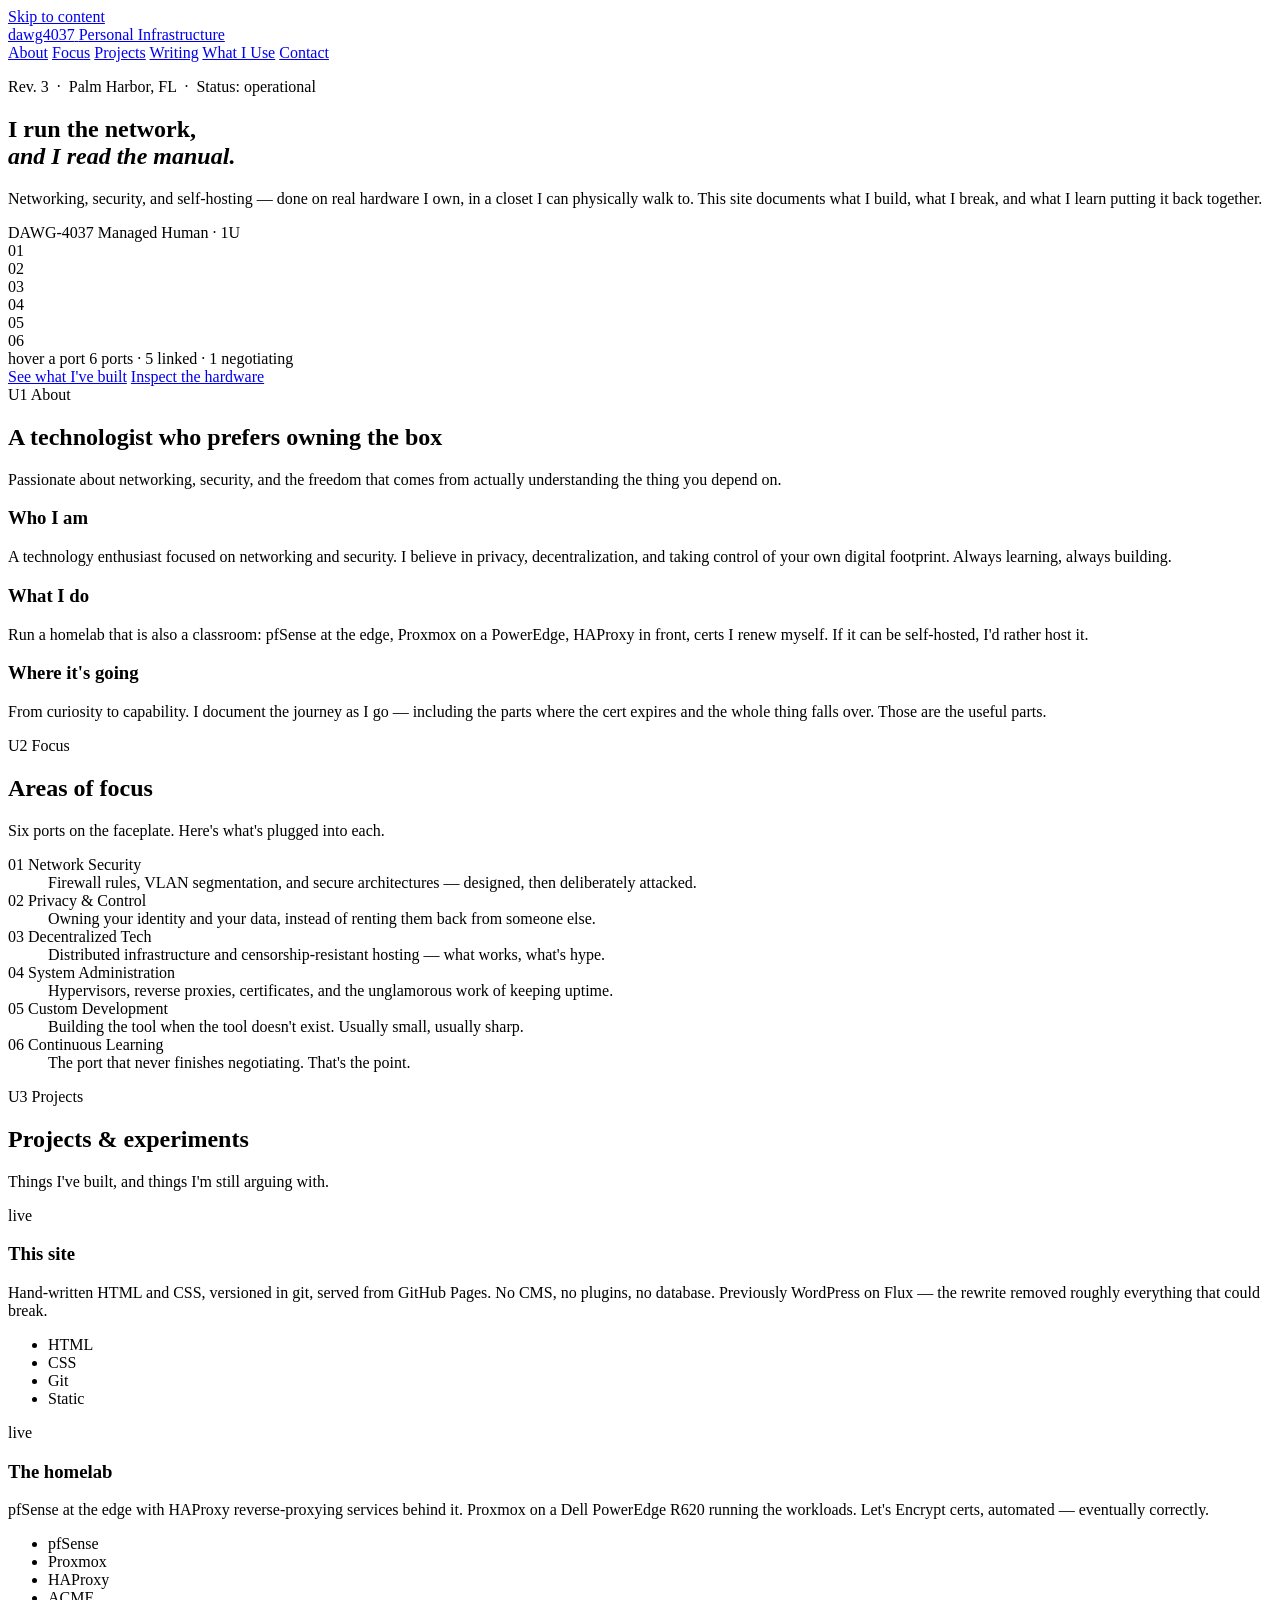
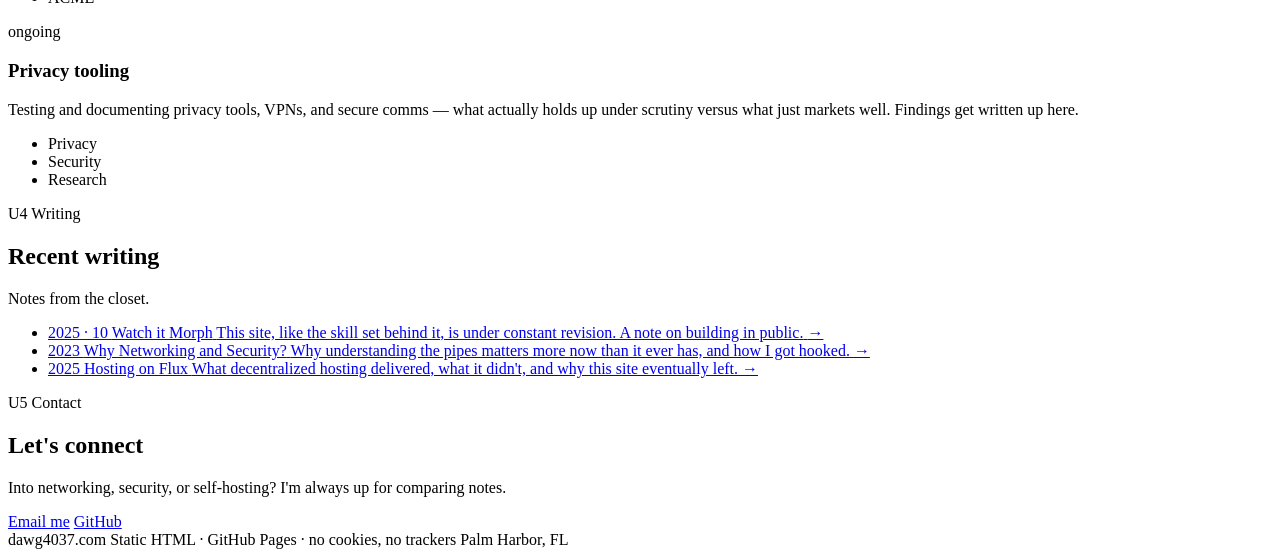
==== index.html @ 37898158 "Add homepage: rack faceplate hero, spec-sheet layout" ====
<!DOCTYPE html>
<html lang="en">
<head>
<meta charset="utf-8">
<meta name="viewport" content="width=device-width, initial-scale=1">
<title>dawg4037 — networking, security, self-hosting</title>
<meta name="description" content="Personal site of dawg4037. Networking, privacy, self-hosting, and a rack in the closet.">
<link rel="preconnect" href="https://fonts.googleapis.com">
<link rel="preconnect" href="https://fonts.gstatic.com" crossorigin>
<link href="https://fonts.googleapis.com/css2?family=IBM+Plex+Mono:wght@400;500;600&family=IBM+Plex+Sans+Condensed:wght@600;700&family=IBM+Plex+Sans:wght@400;500;600&display=swap" rel="stylesheet">
<link rel="stylesheet" href="css/style.css">
</head>
<body>

<a class="skip" href="#main">Skip to content</a>

<header class="topbar">
  <div class="wrap topbar-inner">
    <a class="wordmark" href="/">
      <span class="wordmark-name">dawg4037</span>
      <span class="wordmark-sub">Personal Infrastructure</span>
    </a>
    <nav class="nav" aria-label="Primary">
      <a href="#about">About</a>
      <a href="#focus">Focus</a>
      <a href="#projects">Projects</a>
      <a href="#writing">Writing</a>
      <a href="whatiuse/">What I Use</a>
      <a class="nav-cta" href="#contact">Contact</a>
    </nav>
  </div>
</header>

<main id="main">

  <!-- ============ HERO: THE FACEPLATE ============ -->
  <section class="hero">
    <div class="wrap">

      <p class="eyebrow">Rev. 3 &nbsp;·&nbsp; Palm Harbor, FL &nbsp;·&nbsp; Status: <span class="status-ok">operational</span></p>

      <h1 class="hero-title">
        I run the network,<br>
        <em>and I read the manual.</em>
      </h1>

      <p class="hero-lede">
        Networking, security, and self-hosting — done on real hardware I own, in a closet I can
        physically walk to. This site documents what I build, what I break, and what I learn
        putting it back together.
      </p>

      <!-- Signature element: rack faceplate -->
      <div class="faceplate" role="img" aria-label="Illustration: a rack-mounted device faceplate labelled dawg4037, with six ports representing areas of focus.">
        <span class="screw screw-tl"></span>
        <span class="screw screw-bl"></span>
        <span class="screw screw-tr"></span>
        <span class="screw screw-br"></span>

        <div class="faceplate-brand">
          <span class="fp-model">DAWG-4037</span>
          <span class="fp-class">Managed Human · 1U</span>
        </div>

        <div class="faceplate-ports">
          <div class="port" data-label="Network Security">
            <span class="led led-on"></span>
            <span class="jack"></span>
            <span class="port-no">01</span>
          </div>
          <div class="port" data-label="Privacy &amp; Control">
            <span class="led led-on"></span>
            <span class="jack"></span>
            <span class="port-no">02</span>
          </div>
          <div class="port" data-label="Decentralized Tech">
            <span class="led led-on"></span>
            <span class="jack"></span>
            <span class="port-no">03</span>
          </div>
          <div class="port" data-label="System Administration">
            <span class="led led-on"></span>
            <span class="jack"></span>
            <span class="port-no">04</span>
          </div>
          <div class="port" data-label="Custom Development">
            <span class="led led-on"></span>
            <span class="jack"></span>
            <span class="port-no">05</span>
          </div>
          <div class="port" data-label="Always Learning">
            <span class="led led-amber"></span>
            <span class="jack"></span>
            <span class="port-no">06</span>
          </div>
        </div>

        <div class="faceplate-readout">
          <span class="fp-hint">hover a port</span>
          <span class="fp-out" id="fp-out">6 ports · 5 linked · 1 negotiating</span>
        </div>
      </div>

      <div class="hero-actions">
        <a class="btn btn-primary" href="#projects">See what I've built</a>
        <a class="btn" href="whatiuse/">Inspect the hardware</a>
      </div>

    </div>
  </section>

  <!-- ============ ABOUT ============ -->
  <section class="unit" id="about">
    <div class="wrap unit-inner">
      <div class="unit-rail">
        <span class="u-no">U1</span>
        <span class="u-name">About</span>
      </div>
      <div class="unit-body">
        <h2 class="unit-title">A technologist who prefers owning the box</h2>
        <p class="unit-lede">
          Passionate about networking, security, and the freedom that comes from actually
          understanding the thing you depend on.
        </p>

        <div class="grid-3">
          <article class="card">
            <h3>Who I am</h3>
            <p>A technology enthusiast focused on networking and security. I believe in privacy,
            decentralization, and taking control of your own digital footprint. Always learning,
            always building.</p>
          </article>
          <article class="card">
            <h3>What I do</h3>
            <p>Run a homelab that is also a classroom: pfSense at the edge, Proxmox on a PowerEdge,
            HAProxy in front, certs I renew myself. If it can be self-hosted, I'd rather host it.</p>
          </article>
          <article class="card">
            <h3>Where it's going</h3>
            <p>From curiosity to capability. I document the journey as I go — including the parts
            where the cert expires and the whole thing falls over. Those are the useful parts.</p>
          </article>
        </div>
      </div>
    </div>
  </section>

  <!-- ============ FOCUS ============ -->
  <section class="unit" id="focus">
    <div class="wrap unit-inner">
      <div class="unit-rail">
        <span class="u-no">U2</span>
        <span class="u-name">Focus</span>
      </div>
      <div class="unit-body">
        <h2 class="unit-title">Areas of focus</h2>
        <p class="unit-lede">Six ports on the faceplate. Here's what's plugged into each.</p>

        <dl class="spec-table">
          <div class="spec-row">
            <dt><span class="spec-idx">01</span> Network Security</dt>
            <dd>Firewall rules, VLAN segmentation, and secure architectures — designed, then deliberately attacked.</dd>
          </div>
          <div class="spec-row">
            <dt><span class="spec-idx">02</span> Privacy &amp; Control</dt>
            <dd>Owning your identity and your data, instead of renting them back from someone else.</dd>
          </div>
          <div class="spec-row">
            <dt><span class="spec-idx">03</span> Decentralized Tech</dt>
            <dd>Distributed infrastructure and censorship-resistant hosting — what works, what's hype.</dd>
          </div>
          <div class="spec-row">
            <dt><span class="spec-idx">04</span> System Administration</dt>
            <dd>Hypervisors, reverse proxies, certificates, and the unglamorous work of keeping uptime.</dd>
          </div>
          <div class="spec-row">
            <dt><span class="spec-idx">05</span> Custom Development</dt>
            <dd>Building the tool when the tool doesn't exist. Usually small, usually sharp.</dd>
          </div>
          <div class="spec-row">
            <dt><span class="spec-idx">06</span> Continuous Learning</dt>
            <dd>The port that never finishes negotiating. That's the point.</dd>
          </div>
        </dl>
      </div>
    </div>
  </section>

  <!-- ============ PROJECTS ============ -->
  <section class="unit" id="projects">
    <div class="wrap unit-inner">
      <div class="unit-rail">
        <span class="u-no">U3</span>
        <span class="u-name">Projects</span>
      </div>
      <div class="unit-body">
        <h2 class="unit-title">Projects &amp; experiments</h2>
        <p class="unit-lede">Things I've built, and things I'm still arguing with.</p>

        <div class="grid-3">
          <article class="card card-project">
            <span class="card-state state-live">live</span>
            <h3>This site</h3>
            <p>Hand-written HTML and CSS, versioned in git, served from GitHub Pages. No CMS, no
            plugins, no database. Previously WordPress on Flux — the rewrite removed roughly
            everything that could break.</p>
            <ul class="tags">
              <li>HTML</li><li>CSS</li><li>Git</li><li>Static</li>
            </ul>
          </article>

          <article class="card card-project">
            <span class="card-state state-live">live</span>
            <h3>The homelab</h3>
            <p>pfSense at the edge with HAProxy reverse-proxying services behind it. Proxmox on a
            Dell PowerEdge R620 running the workloads. Let's Encrypt certs, automated — eventually
            correctly.</p>
            <ul class="tags">
              <li>pfSense</li><li>Proxmox</li><li>HAProxy</li><li>ACME</li>
            </ul>
          </article>

          <article class="card card-project">
            <span class="card-state state-wip">ongoing</span>
            <h3>Privacy tooling</h3>
            <p>Testing and documenting privacy tools, VPNs, and secure comms — what actually holds up
            under scrutiny versus what just markets well. Findings get written up here.</p>
            <ul class="tags">
              <li>Privacy</li><li>Security</li><li>Research</li>
            </ul>
          </article>
        </div>
      </div>
    </div>
  </section>

  <!-- ============ WRITING ============ -->
  <section class="unit" id="writing">
    <div class="wrap unit-inner">
      <div class="unit-rail">
        <span class="u-no">U4</span>
        <span class="u-name">Writing</span>
      </div>
      <div class="unit-body">
        <h2 class="unit-title">Recent writing</h2>
        <p class="unit-lede">Notes from the closet.</p>

        <ul class="post-list">
          <li>
            <a href="posts/watch-it-morph.html">
              <time datetime="2025-10">2025 · 10</time>
              <span class="post-title">Watch it Morph</span>
              <span class="post-desc">This site, like the skill set behind it, is under constant revision. A note on building in public.</span>
              <span class="post-go" aria-hidden="true">→</span>
            </a>
          </li>
          <li>
            <a href="posts/why-networking-and-security.html">
              <time datetime="2023">2023</time>
              <span class="post-title">Why Networking and Security?</span>
              <span class="post-desc">Why understanding the pipes matters more now than it ever has, and how I got hooked.</span>
              <span class="post-go" aria-hidden="true">→</span>
            </a>
          </li>
          <li>
            <a href="posts/hosting-on-flux.html">
              <time datetime="2025">2025</time>
              <span class="post-title">Hosting on Flux</span>
              <span class="post-desc">What decentralized hosting delivered, what it didn't, and why this site eventually left.</span>
              <span class="post-go" aria-hidden="true">→</span>
            </a>
          </li>
        </ul>
      </div>
    </div>
  </section>

  <!-- ============ CONTACT ============ -->
  <section class="unit unit-last" id="contact">
    <div class="wrap unit-inner">
      <div class="unit-rail">
        <span class="u-no">U5</span>
        <span class="u-name">Contact</span>
      </div>
      <div class="unit-body">
        <h2 class="unit-title">Let's connect</h2>
        <p class="unit-lede">
          Into networking, security, or self-hosting? I'm always up for comparing notes.
        </p>
        <div class="hero-actions">
          <a class="btn btn-primary" href="mailto:jarvis_honeycutt@dawg4037.com">Email me</a>
          <a class="btn" href="https://github.com/dawg4037">GitHub</a>
        </div>
      </div>
    </div>
  </section>

</main>

<footer class="foot">
  <div class="wrap foot-inner">
    <span>dawg4037.com</span>
    <span class="foot-mid">Static HTML · GitHub Pages · no cookies, no trackers</span>
    <span>Palm Harbor, FL</span>
  </div>
</footer>

<script src="js/site.js"></script>
</body>
</html>
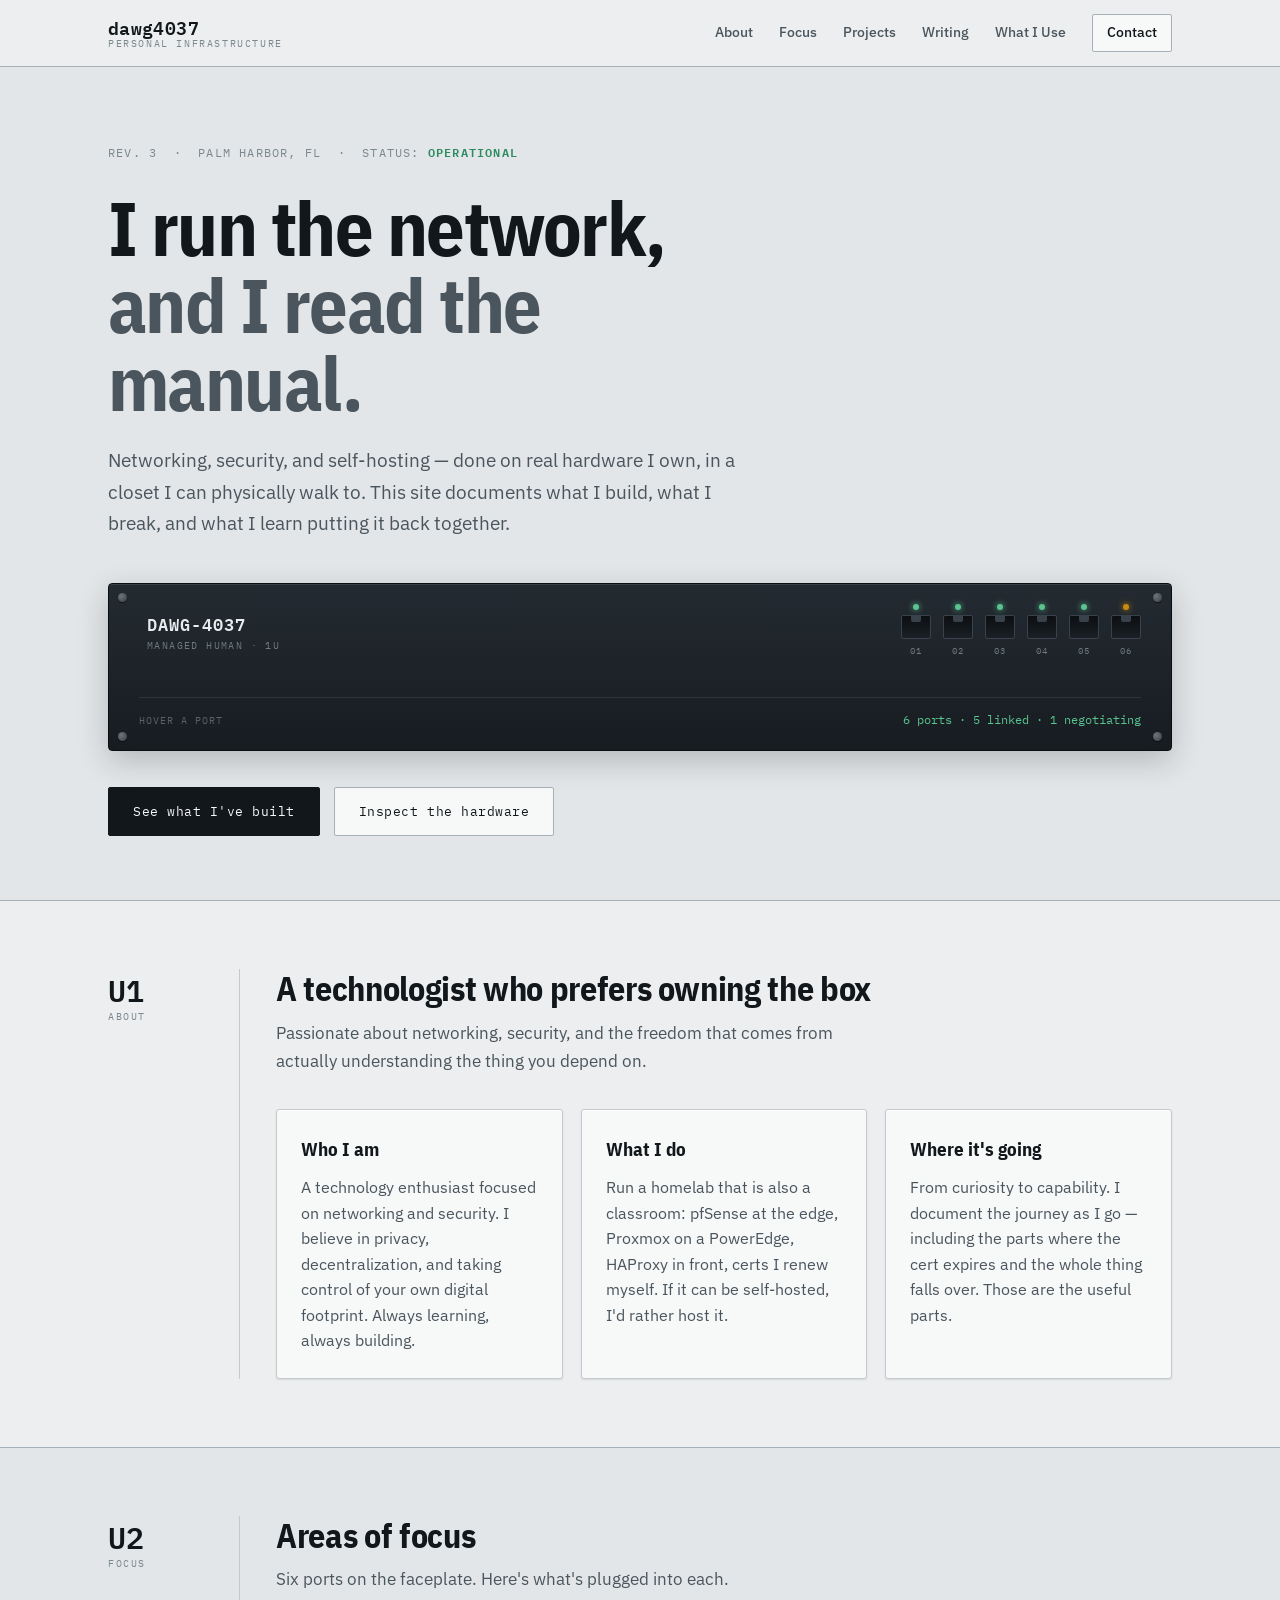
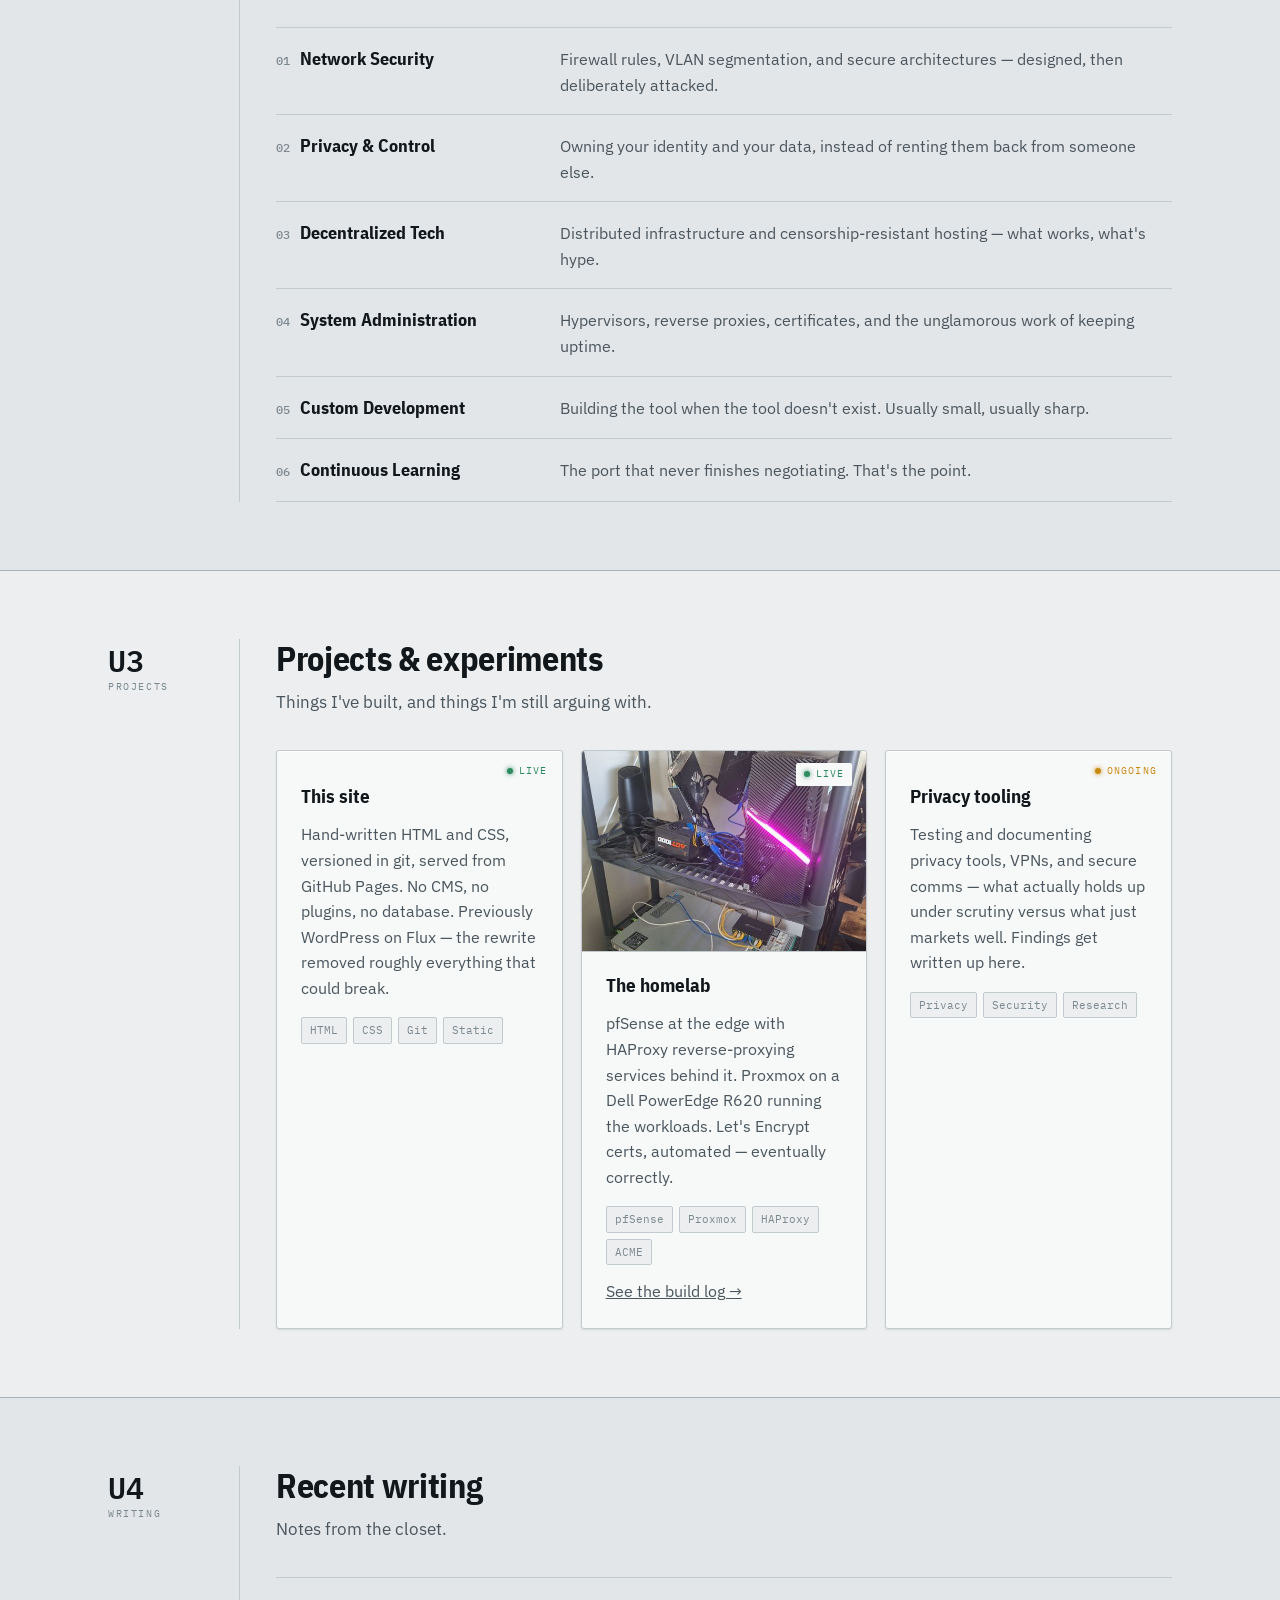
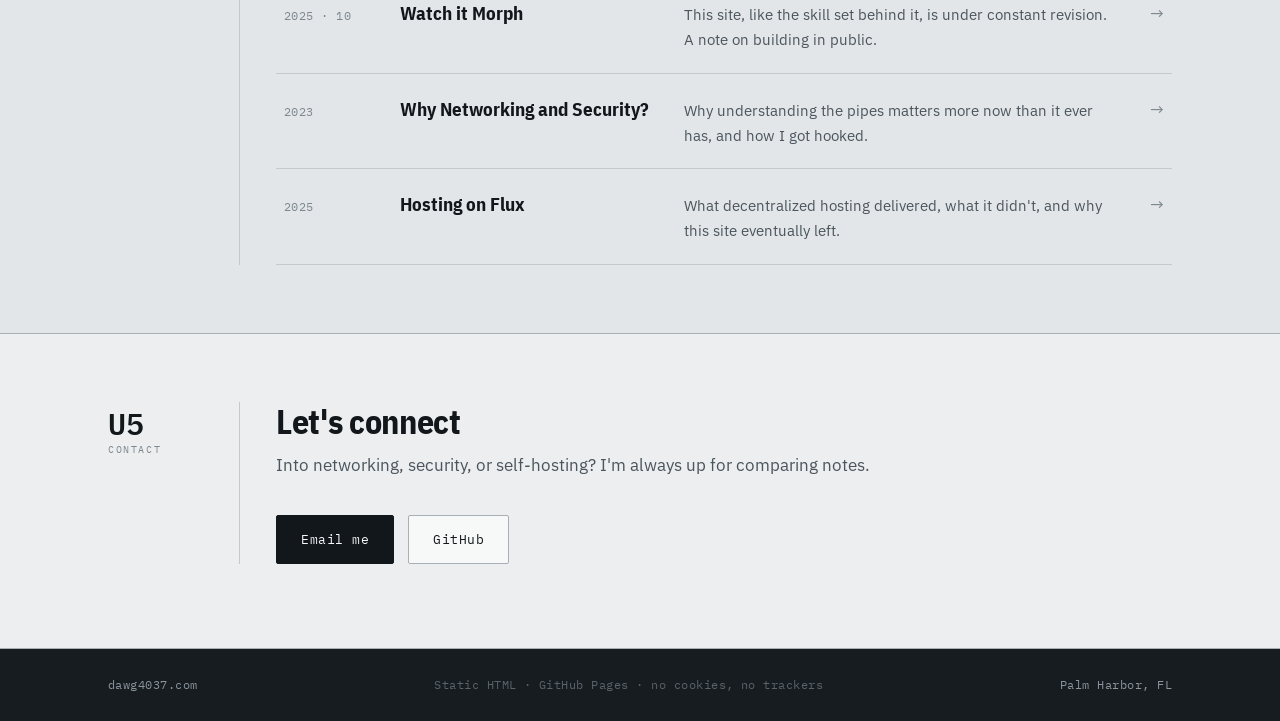
==== commit cf3f712a: "Restore homelab photos as a dated build log; add SEO basics - 16 photos (2023-2026), metadata stripp" ====
--- a/index.html
+++ b/index.html
@@ -5,6 +5,22 @@
 <meta name="viewport" content="width=device-width, initial-scale=1">
 <title>dawg4037 — networking, security, self-hosting</title>
 <meta name="description" content="Personal site of dawg4037. Networking, privacy, self-hosting, and a rack in the closet.">
+<link rel="canonical" href="https://dawg4037.com/">
+<link rel="icon" href="/favicon.svg" type="image/svg+xml">
+<meta name="theme-color" content="#171C21">
+<meta property="og:type" content="website">
+<meta property="og:site_name" content="dawg4037">
+<meta property="og:title" content="dawg4037 — networking, security, self-hosting">
+<meta property="og:description" content="Personal site of dawg4037. Networking, privacy, self-hosting, and a rack in the closet.">
+<meta property="og:url" content="https://dawg4037.com/">
+<meta property="og:image" content="https://dawg4037.com/img/og-card.jpg">
+<meta property="og:image:width" content="1200">
+<meta property="og:image:height" content="630">
+<meta name="twitter:card" content="summary_large_image">
+<meta name="twitter:title" content="dawg4037 — networking, security, self-hosting">
+<meta name="twitter:description" content="Personal site of dawg4037. Networking, privacy, self-hosting, and a rack in the closet.">
+<meta name="twitter:image" content="https://dawg4037.com/img/og-card.jpg">
+<script type="application/ld+json">{"@context": "https://schema.org", "@graph": [{"@type": "WebSite", "name": "dawg4037", "url": "https://dawg4037.com/"}, {"@type": "Person", "name": "dawg4037", "url": "https://dawg4037.com/", "sameAs": ["https://github.com/dawg4037"]}]}</script>
 <link rel="preconnect" href="https://fonts.googleapis.com">
 <link rel="preconnect" href="https://fonts.gstatic.com" crossorigin>
 <link href="https://fonts.googleapis.com/css2?family=IBM+Plex+Mono:wght@400;500;600&family=IBM+Plex+Sans+Condensed:wght@600;700&family=IBM+Plex+Sans:wght@400;500;600&display=swap" rel="stylesheet">
@@ -210,6 +226,7 @@
           </article>
 
           <article class="card card-project">
+            <a class="card-photo" href="whatiuse/#buildlog"><img src="img/thumb/2025-07-17-145544.jpg" width="540" height="720" loading="lazy" alt="The homelab rack in mid-2025: UniFi switch on top, a Dell G5 glowing pink, the PowerEdge R620 and TP-Link switch below."></a>
             <span class="card-state state-live">live</span>
             <h3>The homelab</h3>
             <p>pfSense at the edge with HAProxy reverse-proxying services behind it. Proxmox on a
@@ -218,6 +235,7 @@
             <ul class="tags">
               <li>pfSense</li><li>Proxmox</li><li>HAProxy</li><li>ACME</li>
             </ul>
+            <p style="margin-top:14px"><a href="whatiuse/#buildlog">See the build log →</a></p>
           </article>
 
           <article class="card card-project">
--- a/css/style.css
+++ b/css/style.css
@@ -0,0 +1,502 @@
+/* ==========================================================================
+   dawg4037.com
+   Direction: technical spec sheet. Light chassis-grey field, dark instrument
+   panels, one semantic status colour. Type: IBM Plex (Condensed / Sans / Mono).
+   ========================================================================== */
+
+:root {
+  /* Field — cool chassis grey, not cream, not black */
+  --field:      #E3E6E8;
+  --field-alt:  #ECEEEF;
+  --paper:      #F7F8F8;
+
+  /* Ink */
+  --ink:        #12171B;
+  --ink-2:      #4A555D;
+  --ink-3:      #7C888F;
+
+  /* Rails and rules */
+  --rule:       #C3CACE;
+  --rule-hard:  #A6B0B6;
+
+  /* Chassis — the dark instrument panels */
+  --chassis:    #171C21;
+  --chassis-2:  #232A31;
+
+  /* Status — semantic only. Never decorative. */
+  --link:       #2E8B60;   /* link up */
+  --link-glow:  #59C48F;
+  --amber:      #C98A12;   /* negotiating */
+
+  --shadow:     0 1px 0 #FFFFFF inset, 0 1px 2px rgba(18,23,27,.10);
+
+  --wrap: 1120px;
+}
+
+*, *::before, *::after { box-sizing: border-box; }
+
+html { scroll-behavior: smooth; }
+@media (prefers-reduced-motion: reduce) {
+  html { scroll-behavior: auto; }
+  * { animation: none !important; transition: none !important; }
+}
+
+body {
+  margin: 0;
+  background: var(--field);
+  color: var(--ink);
+  font-family: "IBM Plex Sans", system-ui, sans-serif;
+  font-size: 17px;
+  line-height: 1.65;
+  -webkit-font-smoothing: antialiased;
+}
+
+.wrap { max-width: var(--wrap); margin: 0 auto; padding: 0 28px; }
+
+a { color: inherit; }
+
+.skip {
+  position: absolute; left: -9999px;
+}
+.skip:focus {
+  left: 12px; top: 12px; z-index: 99;
+  background: var(--ink); color: var(--paper);
+  padding: 10px 16px; border-radius: 2px;
+}
+
+:focus-visible {
+  outline: 2px solid var(--ink);
+  outline-offset: 3px;
+}
+
+/* --------------------------------------------------------------- topbar */
+.topbar {
+  border-bottom: 1px solid var(--rule-hard);
+  background: var(--field-alt);
+  position: sticky; top: 0; z-index: 20;
+}
+.topbar-inner {
+  display: flex; align-items: center; justify-content: space-between;
+  gap: 24px; min-height: 66px;
+}
+.wordmark { text-decoration: none; display: flex; flex-direction: column; line-height: 1.15; }
+.wordmark-name {
+  font-family: "IBM Plex Mono", monospace;
+  font-weight: 600; font-size: 18px; letter-spacing: .02em;
+}
+.wordmark-sub {
+  font-family: "IBM Plex Mono", monospace;
+  font-size: 10px; letter-spacing: .16em; text-transform: uppercase;
+  color: var(--ink-3);
+}
+.nav { display: flex; align-items: center; gap: 26px; }
+.nav a {
+  text-decoration: none;
+  font-size: 14px; font-weight: 500;
+  color: var(--ink-2);
+  padding: 4px 0;
+  border-bottom: 1px solid transparent;
+}
+.nav a:hover { color: var(--ink); border-bottom-color: var(--ink); }
+.nav .nav-cta {
+  border: 1px solid var(--rule-hard);
+  border-radius: 2px;
+  padding: 6px 14px;
+  background: var(--paper);
+  color: var(--ink);
+}
+.nav .nav-cta:hover { background: var(--ink); color: var(--paper); border-color: var(--ink); }
+
+/* --------------------------------------------------------------- hero */
+.hero { padding: 76px 0 64px; }
+
+.eyebrow {
+  font-family: "IBM Plex Mono", monospace;
+  font-size: 12px; letter-spacing: .1em; text-transform: uppercase;
+  color: var(--ink-3);
+  margin: 0 0 26px;
+}
+.status-ok { color: var(--link); font-weight: 600; }
+
+.hero-title {
+  font-family: "IBM Plex Sans Condensed", sans-serif;
+  font-weight: 700;
+  font-size: clamp(40px, 6.4vw, 76px);
+  line-height: 1.02;
+  letter-spacing: -.02em;
+  margin: 0 0 24px;
+  max-width: 15ch;
+}
+.hero-title em {
+  font-style: normal;
+  color: var(--ink-2);
+}
+
+.hero-lede {
+  max-width: 58ch;
+  font-size: 19px;
+  color: var(--ink-2);
+  margin: 0 0 44px;
+}
+
+/* ---- SIGNATURE: the faceplate ---- */
+.faceplate {
+  position: relative;
+  background: linear-gradient(180deg, var(--chassis-2) 0%, var(--chassis) 100%);
+  border: 1px solid #0B0E11;
+  border-radius: 4px;
+  padding: 20px 30px;
+  display: flex; align-items: center; gap: 34px; flex-wrap: wrap;
+  box-shadow: 0 10px 30px rgba(18,23,27,.22), 0 1px 0 rgba(255,255,255,.10) inset;
+}
+.screw {
+  position: absolute; width: 9px; height: 9px; border-radius: 50%;
+  background: radial-gradient(circle at 35% 35%, #6D767C, #363D43);
+  box-shadow: 0 1px 1px rgba(0,0,0,.5);
+}
+.screw-tl { top: 9px;  left: 9px; }
+.screw-bl { bottom: 9px; left: 9px; }
+.screw-tr { top: 9px;  right: 9px; }
+.screw-br { bottom: 9px; right: 9px; }
+
+.faceplate-brand { display: flex; flex-direction: column; padding-left: 8px; }
+.fp-model {
+  font-family: "IBM Plex Mono", monospace;
+  font-weight: 600; font-size: 17px; letter-spacing: .06em;
+  color: #E8ECEE;
+}
+.fp-class {
+  font-family: "IBM Plex Mono", monospace;
+  font-size: 10px; letter-spacing: .14em; text-transform: uppercase;
+  color: #6E7A82;
+}
+
+.faceplate-ports { display: flex; gap: 12px; margin-left: auto; }
+.port {
+  display: flex; flex-direction: column; align-items: center; gap: 5px;
+  cursor: default;
+}
+.led {
+  width: 6px; height: 6px; border-radius: 50%;
+  background: #39424A;
+}
+.led-on {
+  background: var(--link-glow);
+  box-shadow: 0 0 6px var(--link-glow);
+  animation: flicker 2.6s infinite;
+}
+.led-amber {
+  background: var(--amber);
+  box-shadow: 0 0 6px var(--amber);
+  animation: flicker 1.1s infinite;
+}
+@keyframes flicker {
+  0%, 88%, 100% { opacity: 1; }
+  92%           { opacity: .35; }
+}
+.jack {
+  width: 30px; height: 24px;
+  border-radius: 2px;
+  background: linear-gradient(180deg, #0C0F12, #1A2026);
+  border: 1px solid #39424A;
+  position: relative;
+}
+.jack::after {
+  content: "";
+  position: absolute; top: -1px; left: 50%; transform: translateX(-50%);
+  width: 10px; height: 7px;
+  background: #39424A;
+  border-radius: 0 0 2px 2px;
+}
+.port-no {
+  font-family: "IBM Plex Mono", monospace;
+  font-size: 9px; color: #6E7A82; letter-spacing: .06em;
+}
+.port:hover .jack { border-color: var(--link-glow); }
+
+.faceplate-readout {
+  width: 100%;
+  display: flex; justify-content: space-between; align-items: baseline;
+  border-top: 1px solid #2C343A;
+  margin-top: 4px; padding-top: 12px;
+  font-family: "IBM Plex Mono", monospace;
+  font-size: 12px;
+}
+.fp-hint { color: #58626A; letter-spacing: .1em; text-transform: uppercase; font-size: 10px; }
+.fp-out  { color: var(--link-glow); }
+
+.hero-actions { display: flex; gap: 14px; flex-wrap: wrap; margin-top: 36px; }
+
+.btn {
+  display: inline-block;
+  font-family: "IBM Plex Mono", monospace;
+  font-size: 13px; letter-spacing: .04em;
+  text-decoration: none;
+  padding: 13px 24px;
+  border: 1px solid var(--rule-hard);
+  border-radius: 2px;
+  background: var(--paper);
+  color: var(--ink);
+  transition: background .15s, color .15s, border-color .15s;
+}
+.btn:hover { border-color: var(--ink); }
+.btn-primary { background: var(--ink); color: var(--paper); border-color: var(--ink); }
+.btn-primary:hover { background: var(--chassis-2); }
+
+/* --------------------------------------------------------------- units */
+.unit { border-top: 1px solid var(--rule-hard); padding: 68px 0; }
+.unit:nth-of-type(even) { background: var(--field-alt); }
+.unit-last { padding-bottom: 84px; }
+
+.unit-inner { display: grid; grid-template-columns: 132px 1fr; gap: 36px; }
+
+.unit-rail {
+  display: flex; flex-direction: column; gap: 4px;
+  border-right: 1px solid var(--rule);
+  padding-top: 6px;
+}
+.u-no {
+  font-family: "IBM Plex Mono", monospace;
+  font-size: 30px; font-weight: 600; line-height: 1;
+  color: var(--ink);
+}
+.u-name {
+  font-family: "IBM Plex Mono", monospace;
+  font-size: 10px; letter-spacing: .16em; text-transform: uppercase;
+  color: var(--ink-3);
+}
+
+.unit-title {
+  font-family: "IBM Plex Sans Condensed", sans-serif;
+  font-weight: 700;
+  font-size: clamp(26px, 3vw, 34px);
+  letter-spacing: -.01em;
+  line-height: 1.15;
+  margin: 0 0 10px;
+}
+.unit-lede { color: var(--ink-2); margin: 0 0 34px; max-width: 62ch; }
+
+/* --------------------------------------------------------------- cards */
+.grid-3 {
+  display: grid;
+  grid-template-columns: repeat(auto-fit, minmax(240px, 1fr));
+  gap: 18px;
+}
+.card {
+  position: relative;
+  background: var(--paper);
+  border: 1px solid var(--rule);
+  border-radius: 3px;
+  padding: 24px;
+  box-shadow: var(--shadow);
+}
+.card h3 {
+  font-family: "IBM Plex Sans Condensed", sans-serif;
+  font-size: 19px; font-weight: 700;
+  margin: 0 0 10px;
+}
+.card p { margin: 0; font-size: 15.5px; color: var(--ink-2); }
+
+.card-project { padding-top: 30px; }
+.card-state {
+  position: absolute; top: 12px; right: 14px;
+  font-family: "IBM Plex Mono", monospace;
+  font-size: 10px; letter-spacing: .12em; text-transform: uppercase;
+  display: flex; align-items: center; gap: 6px;
+}
+.card-state::before {
+  content: ""; width: 6px; height: 6px; border-radius: 50%;
+}
+.state-live { color: var(--link); }
+.state-live::before { background: var(--link); box-shadow: 0 0 5px var(--link); }
+.state-wip  { color: var(--amber); }
+.state-wip::before  { background: var(--amber); box-shadow: 0 0 5px var(--amber); }
+
+.tags {
+  list-style: none; display: flex; flex-wrap: wrap; gap: 6px;
+  margin: 16px 0 0; padding: 0;
+}
+.tags li {
+  font-family: "IBM Plex Mono", monospace;
+  font-size: 11px; color: var(--ink-3);
+  border: 1px solid var(--rule);
+  border-radius: 2px;
+  padding: 3px 8px;
+  background: var(--field-alt);
+}
+
+/* --------------------------------------------------------------- spec table */
+.spec-table { margin: 0; }
+.spec-row {
+  display: grid; grid-template-columns: 260px 1fr; gap: 24px;
+  padding: 16px 0;
+  border-top: 1px solid var(--rule);
+  align-items: baseline;
+}
+.spec-row:last-child { border-bottom: 1px solid var(--rule); }
+.spec-row dt {
+  font-family: "IBM Plex Sans Condensed", sans-serif;
+  font-weight: 700; font-size: 18px;
+  display: flex; align-items: baseline; gap: 10px;
+}
+.spec-idx {
+  font-family: "IBM Plex Mono", monospace;
+  font-size: 12px; font-weight: 500; color: var(--ink-3);
+}
+.spec-row dd { margin: 0; color: var(--ink-2); font-size: 15.5px; }
+
+/* --------------------------------------------------------------- posts */
+.post-list { list-style: none; margin: 0; padding: 0; }
+.post-list li { border-top: 1px solid var(--rule); }
+.post-list li:last-child { border-bottom: 1px solid var(--rule); }
+.post-list a {
+  display: grid;
+  grid-template-columns: 92px minmax(190px, 260px) 1fr 28px;
+  gap: 24px; align-items: baseline;
+  padding: 20px 8px;
+  text-decoration: none;
+  transition: background .15s, padding .15s;
+}
+.post-list a:hover { background: var(--paper); padding-left: 16px; }
+.post-list time {
+  font-family: "IBM Plex Mono", monospace;
+  font-size: 12px; color: var(--ink-3); letter-spacing: .04em;
+}
+.post-title {
+  font-family: "IBM Plex Sans Condensed", sans-serif;
+  font-weight: 700; font-size: 19px;
+}
+.post-desc { color: var(--ink-2); font-size: 15px; }
+.post-go { color: var(--ink-3); text-align: right; }
+.post-list a:hover .post-go { color: var(--ink); }
+
+/* --------------------------------------------------------------- footer */
+.foot {
+  border-top: 1px solid var(--rule-hard);
+  background: var(--chassis);
+  color: #8A959C;
+  padding: 26px 0;
+}
+.foot-inner {
+  display: flex; justify-content: space-between; gap: 16px; flex-wrap: wrap;
+  font-family: "IBM Plex Mono", monospace;
+  font-size: 12px; letter-spacing: .04em;
+}
+.foot-mid { color: #59636A; }
+
+/* --------------------------------------------------------------- responsive */
+@media (max-width: 860px) {
+  .nav { gap: 16px; }
+  .nav a:not(.nav-cta) { display: none; }
+  .unit-inner { grid-template-columns: 1fr; gap: 20px; }
+  .unit-rail {
+    flex-direction: row; align-items: baseline; gap: 10px;
+    border-right: 0; border-bottom: 1px solid var(--rule);
+    padding-bottom: 8px;
+  }
+  .u-no { font-size: 20px; }
+  .spec-row { grid-template-columns: 1fr; gap: 6px; }
+  .post-list a { grid-template-columns: 1fr; gap: 6px; padding: 18px 8px; }
+  .post-go { display: none; }
+  .faceplate { gap: 20px; padding: 18px 20px; }
+  .faceplate-ports { margin-left: 0; flex-wrap: wrap; }
+  .foot-inner { justify-content: flex-start; flex-direction: column; gap: 6px; }
+}
+
+/* --------------------------------------------------------------- subpages */
+.hero-tight { padding: 56px 0 64px; }
+.hero-title-sm { font-size: clamp(36px, 4.6vw, 54px); max-width: 20ch; }
+.hero-tight .hero-lede { margin-bottom: 40px; }
+
+/* --------------------------------------------------------------- article */
+.post { padding: 56px 0 84px; }
+.post-head { border-bottom: 1px solid var(--rule-hard); padding-bottom: 26px; margin-bottom: 34px; }
+.post-head time {
+  font-family: "IBM Plex Mono", monospace;
+  font-size: 12px; letter-spacing: .1em; text-transform: uppercase;
+  color: var(--ink-3);
+}
+.post-head h1 {
+  font-family: "IBM Plex Sans Condensed", sans-serif;
+  font-weight: 700;
+  font-size: clamp(32px, 4.4vw, 50px);
+  line-height: 1.08; letter-spacing: -.015em;
+  margin: 10px 0 0;
+}
+.prose { max-width: 68ch; }
+.prose p { color: var(--ink-2); margin: 0 0 20px; }
+.prose h2 {
+  font-family: "IBM Plex Sans Condensed", sans-serif;
+  font-size: 24px; margin: 36px 0 12px; color: var(--ink);
+}
+.prose a { color: var(--ink); text-decoration-color: var(--rule-hard); text-underline-offset: 3px; }
+.prose a:hover { text-decoration-color: var(--ink); }
+.prose code {
+  font-family: "IBM Plex Mono", monospace; font-size: .9em;
+  background: var(--paper); border: 1px solid var(--rule);
+  border-radius: 2px; padding: 1px 5px;
+}
+.draft {
+  border: 1px dashed var(--rule-hard);
+  background: var(--paper);
+  border-radius: 3px;
+  padding: 20px 22px;
+  font-family: "IBM Plex Mono", monospace;
+  font-size: 13px; color: var(--ink-3);
+  margin: 0 0 28px;
+}
+
+/* --------------------------------------------------------------- 404 */
+.notfound { padding: 110px 0 130px; text-align: center; }
+.notfound h1 {
+  font-family: "IBM Plex Mono", monospace;
+  font-size: clamp(56px, 12vw, 120px); margin: 0; letter-spacing: -.02em;
+}
+.notfound p { color: var(--ink-2); margin: 12px 0 30px; }
+
+/* --------------------------------------------------------------- build log */
+.revlog { list-style: none; margin: 0; padding: 0; }
+.rev {
+  display: grid; grid-template-columns: 132px 1fr; gap: 24px;
+  padding: 22px 0; border-top: 1px solid var(--rule);
+}
+.rev:last-child { border-bottom: 1px solid var(--rule); }
+.rev-head { display: flex; flex-direction: column; gap: 2px; padding-top: 2px; }
+.rev-no {
+  font-family: "IBM Plex Mono", monospace; font-weight: 600; font-size: 15px; color: var(--ink);
+}
+.rev-head time {
+  font-family: "IBM Plex Mono", monospace; font-size: 11px; letter-spacing: .08em;
+  text-transform: uppercase; color: var(--ink-3);
+}
+.rev-shots {
+  display: grid; grid-template-columns: repeat(auto-fill, minmax(200px, 1fr)); gap: 16px;
+  align-items: start;
+}
+.shot { margin: 0; }
+.shot a {
+  display: block; background: var(--chassis); border: 1px solid var(--rule-hard);
+  border-radius: 3px; overflow: hidden; box-shadow: var(--shadow);
+}
+.shot img {
+  display: block; width: 100%; height: auto; aspect-ratio: 3 / 4; object-fit: cover;
+  transition: transform .25s ease, opacity .25s ease;
+}
+.shot a:hover img { transform: scale(1.03); opacity: .92; }
+.shot figcaption { margin-top: 8px; font-size: 13.5px; line-height: 1.5; color: var(--ink-2); }
+
+/* project card photo */
+.card-photo {
+  display: block; margin: -30px -24px 18px; border-bottom: 1px solid var(--rule);
+  border-radius: 3px 3px 0 0; overflow: hidden; background: var(--chassis);
+}
+.card-photo img { display: block; width: 100%; height: 200px; object-fit: cover; }
+.card-project:has(.card-photo) .card-state {
+  background: var(--paper); padding: 3px 8px; border-radius: 2px; z-index: 1;
+}
+
+@media (max-width: 860px) {
+  .rev { grid-template-columns: 1fr; gap: 10px; }
+  .rev-head { flex-direction: row; gap: 10px; align-items: baseline; }
+  .rev-shots { grid-template-columns: repeat(2, 1fr); gap: 12px; }
+}
